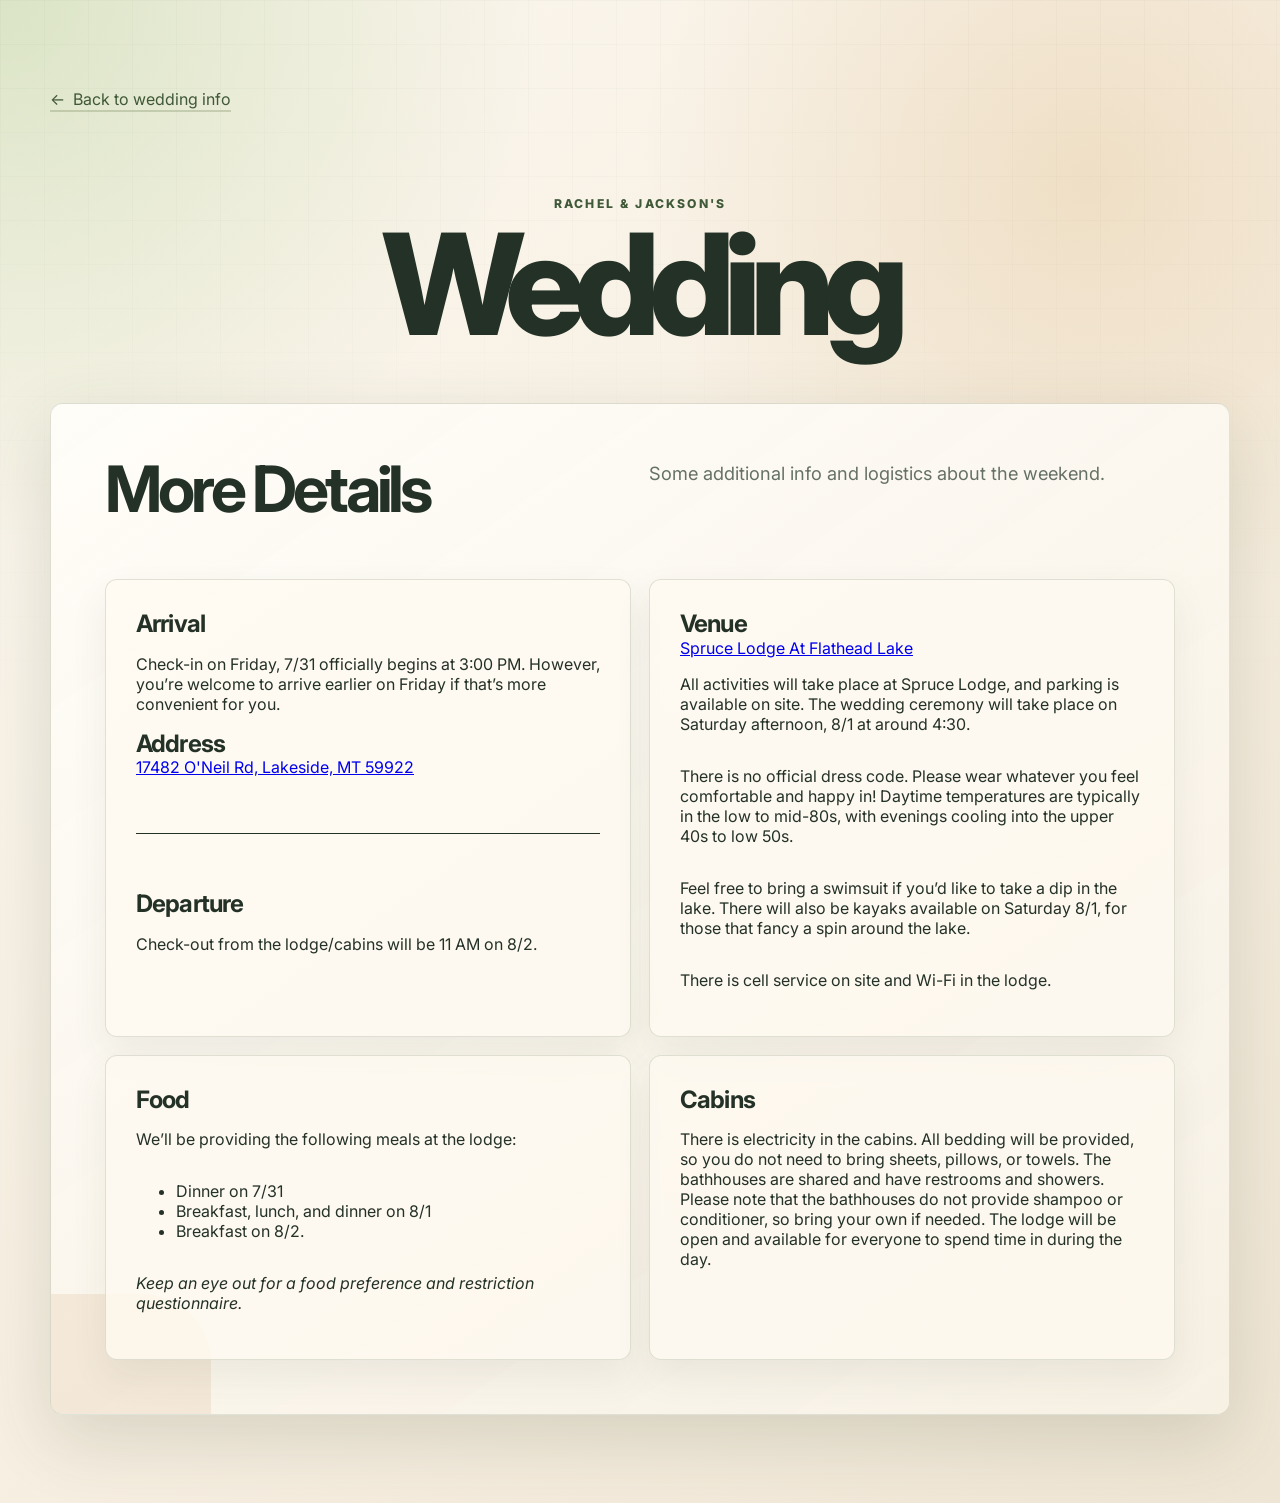
==== details.html @ ded6205f "Add line breaks and departure information to details.html" ====
<!DOCTYPE html>
<html lang="en">
  <head>
    <meta charset="UTF-8" />
    <meta name="viewport" content="width=device-width, initial-scale=1.0" />
    <title>Jackson & Rachel</title>
    <link rel="preconnect" href="https://fonts.googleapis.com" />
    <link rel="preconnect" href="https://fonts.gstatic.com" crossorigin />
    <link
      href="https://fonts.googleapis.com/css2?family=Inter:wght@400;500;600;700;800&display=swap"
      rel="stylesheet"
    />
    <link rel="stylesheet" href="styles.css" />
    <style>
      .details-divider {
        border: 0;
        border-top: 1px solid currentColor;
        margin: 1rem 0;
      }
    </style>
  </head>
  <body>
    <main class="page">
      <nav class="top-nav" aria-label="Site navigation">
        <a class="text-link-back" href="index.html">Back to wedding info</a>
      </nav>
      <section class="hero" aria-labelledby="page-title">
        <p class="eyebrow">Rachel & Jackson's</p>
        <h1 id="page-title">Wedding</h1>
      </section>

      <section class="feature-panel gifts-panel organization-grid" aria-labelledby="gifts-title">
        <div class="section-heading">
          <h2 id="gifts-title">More Details</h2>
        </div>

        <p class="section-note">
          Some additional info and logistics about the weekend.
        </p>

        <article class="details-card">
          <h3>Arrival</h3>
          <p>
            Check-in on Friday, 7/31 officially begins at 3:00 PM.
            However, you’re welcome to arrive earlier on Friday if that’s more convenient for you.
          </p>
          <h3>Address</h3>
          <a href="https://www.google.com/maps/place/Spruce+Lodge+At+Flathead+Lake/@47.9570342,-114.1974062,15z/data=!3m1!4b1!4m6!3m5!1s0x5367a90150eb724d:0xe0d53a50f561aea2!8m2!3d47.9570203!4d-114.1871279">
            17482 O'Neil Rd, Lakeside, MT 59922
          </a>

        <br>
        <br>
        <hr class="details-divider" />
        <br>
        <br>
          <h3>Departure</h3>
          <p>
            Check-out from the lodge/cabins will be 11 AM on 8/2.
          </p>
          
        </article>


        <article class="details-card">
          <h3>Venue</h3>
          <a href="https://www.glaciercamp.org/facilities-lodging">
            Spruce Lodge At Flathead Lake
          </a>
          <p>
            All activities will take place at Spruce Lodge, and parking is available on site.
            The wedding ceremony will take place on Saturday afternoon, 8/1 at around 4:30.
          </p>

          <p>
            There is no official dress code. Please wear whatever you feel comfortable and happy in!
            Daytime temperatures are typically in the low to mid-80s, with evenings cooling into the upper 40s to low 50s.
          </p>
          <p>
            Feel free to bring a swimsuit if you’d like to take a dip in the lake.
            There will also be kayaks available on Saturday 8/1, for those that fancy a spin around the lake.
          </p>

          <p>
            There is cell service on site and Wi-Fi in the lodge.
          </p>
        </article>

        <article class="details-card">
          <h3>Food</h3>
          <p>
            We’ll be providing the following meals at the lodge:
          </p>
          <ul>
            <li>Dinner on 7/31</li>
            <li>Breakfast, lunch, and dinner on 8/1</li>
            <li>Breakfast on 8/2.</li>
          </ul>
          <p>
            <i>Keep an eye out for a food preference and restriction questionnaire.</i>
          </p>
        </article>

        <article class="details-card">
          <h3>Cabins</h3>
          <p>
            There is electricity in the cabins. All bedding will be provided, so you do not need to bring sheets, pillows, or towels. The bathhouses are shared and have restrooms and showers.
            Please note that the bathhouses do not provide shampoo or conditioner, so bring your own if needed.
            The lodge will be open and available for everyone to spend time in during the day.
          </p>
        </article>
      </section>
    </main>
  </body>
</html>
---- styles.css ----
:root {
  color-scheme: light;
  --bg: #fbf7ef;
  --bg-deep: #efe5d4;
  --surface: rgba(255, 253, 248, 0.88);
  --surface-strong: #fffaf1;
  --surface-hover: #fff6e7;
  --text: #233127;
  --muted: #667165;
  --accent: #6d7f4f;
  --accent-dark: #3f5837;
  --accent-soft: #dfe8d2;
  --gold: #b98143;
  --border: rgba(63, 88, 55, 0.16);
  --shadow: 0 24px 70px rgba(59, 75, 46, 0.16);
  --shadow-soft: 0 14px 36px rgba(59, 75, 46, 0.1);
  --radius: 12px;
}

* {
  box-sizing: border-box;
}

html {
  scroll-behavior: smooth;
}

html,
body {
  margin: 0;
  min-height: 100%;
}

body {
  font-family: "Inter", system-ui, -apple-system, BlinkMacSystemFont, "Segoe UI", sans-serif;
  background:
    radial-gradient(circle at top left, rgba(205, 220, 180, 0.7), transparent 34rem),
    radial-gradient(circle at 85% 12%, rgba(222, 189, 139, 0.34), transparent 28rem),
    linear-gradient(135deg, var(--bg) 0%, #f7efe2 52%, var(--bg-deep) 100%);
  color: var(--text);
}

body::before {
  content: "";
  position: fixed;
  inset: 0;
  z-index: -1;
  pointer-events: none;
  background-image:
    linear-gradient(rgba(63, 88, 55, 0.04) 1px, transparent 1px),
    linear-gradient(90deg, rgba(63, 88, 55, 0.04) 1px, transparent 1px);
  background-size: 44px 44px;
  mask-image: linear-gradient(to bottom, rgba(0, 0, 0, 0.65), transparent 84%);
}

.page {
  width: min(1180px, calc(100% - 32px));
  min-height: 100vh;
  min-height: 100svh;
  margin: 0 auto;
  display: flex;
  flex-direction: column;
  align-items: center;
  gap: clamp(28px, 5vw, 56px);
  padding: clamp(44px, 7vw, 88px) 0;
}

.hero,
.feature-panel,
.quick-links,
.top-nav {
  width: 100%;
}

.hero {
  max-width: 840px;
  text-align: center;
  padding: clamp(18px, 3vw, 28px) 0 0;
}

.eyebrow {
  margin: 0 0 12px;
  font-size: 0.76rem;
  font-weight: 800;
  letter-spacing: 0.18em;
  text-transform: uppercase;
  color: var(--accent-dark);
}

h1,
h2,
h3,
p {
  overflow-wrap: break-word;
}

h1 {
  margin: 0;
  font-size: clamp(3.6rem, 12vw, 8.8rem);
  font-weight: 800;
  line-height: 0.88;
  letter-spacing: -0.08em;
}

h2 {
  margin: 0;
  font-size: clamp(2rem, 5vw, 4.4rem);
  line-height: 0.98;
  letter-spacing: -0.065em;
}

h3 {
  margin: 0;
  font-size: clamp(1.18rem, 2vw, 1.5rem);
  line-height: 1.15;
  letter-spacing: -0.035em;
}

.intro {
  max-width: 720px;
  margin: 24px auto 0;
  font-size: clamp(1.04rem, 2vw, 1.28rem);
  line-height: 1.7;
  color: var(--muted);
}

.section-note {
  margin: 0 0 18px;
  color: var(--muted);
  font-size: clamp(1rem, 1.6vw, 1.14rem);
  line-height: 1.75;
}

.feature-panel {
  position: relative;
  overflow: hidden;
  padding: clamp(26px, 5vw, 54px);
  border: 1px solid var(--border);
  border-radius: clamp(12px, 1vw, 18px);
  background:
    linear-gradient(145deg, rgba(255, 253, 248, 0.96), rgba(246, 239, 226, 0.9)),
    var(--surface);
  box-shadow: var(--shadow);
}



.feature-panel::after {
  content: "";
  position: absolute;
  width: 280px;
  height: 280px;
  bottom: -160px;
  left: -120px;
  border-radius: 25%;
  background: rgba(185, 129, 67, 0.12);
}

.gifts-panel > *,
.gallery-panel > *,
.local-gallery-panel > * {
  position: relative;
  z-index: 1;
}

.section-heading {
  max-width: 760px;
  margin-bottom: clamp(24px, 4vw, 40px);
}

.section-heading.compact {
  margin-bottom: 18px;
  text-align: center;
  max-width: none;
}

.section-heading p:not(.eyebrow) {
  margin: 18px 0 0;
  color: var(--muted);
  font-size: clamp(1rem, 1.6vw, 1.14rem);
  line-height: 1.75;
}

.highlight-card {
  display: grid;
  grid-template-columns: minmax(0, 1fr) auto;
  gap: 24px;
  align-items: center;
  margin-bottom: 18px;
  padding: clamp(22px, 4vw, 34px);
  border-radius: var(--radius);
  border: 1px solid rgba(109, 127, 79, 0.2);
  background:
    linear-gradient(135deg, rgba(63, 88, 55, 0.93), rgba(109, 127, 79, 0.88)),
    var(--accent-dark);
  color: #fffaf1;
  box-shadow: var(--shadow-soft);
}

.highlight-card p {
  max-width: 680px;
  margin: 12px 0 0;
  color: rgba(255, 250, 241, 0.82);
  line-height: 1.7;
}

.pill,
.card-topline {
  display: inline-flex;
  width: fit-content;
  align-items: center;
  gap: 8px;
  margin-bottom: 14px;
  font-size: 0.72rem;
  font-weight: 800;
  letter-spacing: 0.14em;
  text-transform: uppercase;
}

.pill {
  padding: 8px 12px;
  border-radius: 999px;
  background: rgba(255, 250, 241, 0.16);
  color: #fffaf1;
}

.button,
.text-link
.text-link-back{
  display: inline-flex;
  align-items: center;
  justify-content: center;
  text-decoration: none;
  font-weight: 800;
  transition: transform 180ms ease, background-color 180ms ease, border-color 180ms ease, color 180ms ease;
}

.button {
  white-space: nowrap;
  padding: 14px 18px;
  border-radius: 999px;
  background: #fffaf1;
  color: var(--accent-dark);
  box-shadow: 0 10px 22px rgba(0, 0, 0, 0.12);
}

.button:hover,
.text-link:hover {
  transform: translateY(-2px);
}

.text-link:hover, .text-link-back:hover {
  transform: translateY(-2px);
}

.organization-grid {
  display: grid;
  grid-template-columns: repeat(2, minmax(0, 1fr));
  gap: 18px;
}

.organization-card, .details-card {
  min-height: 100%;
  display: flex;
  flex-direction: column;
  padding: clamp(22px, 3vw, 30px);
  border: 1px solid var(--border);
  border-radius: var(--radius);
  background: rgba(255, 250, 241, 0.78);
  box-shadow: 0 16px 36px rgba(59, 75, 46, 0.08);
}


.card-topline {
  color: var(--gold);
}

.organization-card p,
.organization-card ul,
.organization-card li {
  color: var(--muted);
}

.organization-card p {
  flex: 1;
  margin: 14px 0 24px;
  line-height: 1.72;
}

.text-link, .text-link-back {
  text-decoration:none;
  width: fit-content;
  border-bottom: 2px solid rgba(109, 127, 79, 0.28);
  color: var(--accent-dark);
  line-height: 1.4;
}

.text-link::after {
  content: "→";
  margin-left: 8px;
}

.text-link-back::before {
  content: "←";
  margin-right: 8px;
}

.cards,
.content-grid {
  width: 100%;
  display: grid;
  grid-template-columns: repeat(auto-fit, minmax(min(280px, 100%), 1fr));
  grid-auto-rows: 1fr;
  gap: 18px;
  align-items: stretch;
}

.card {
  width: 100%;
  min-width: 0;
  min-height: 180px;
  display: flex;
  text-decoration: none;
  color: inherit;
  background: var(--surface);
  border: 1px solid var(--border);
  border-radius: var(--radius);
  box-shadow: var(--shadow-soft);
  transition: transform 180ms ease, background-color 180ms ease, border-color 180ms ease, box-shadow 180ms ease;
}

.card:hover {
  transform: translateY(-4px);
  background: var(--surface-hover);
  border-color: rgba(63, 88, 55, 0.28);
  box-shadow: 0 20px 42px rgba(59, 75, 46, 0.14);
}

.card-content {
  width: 100%;
  display: flex;
  flex-direction: column;
  justify-content: center;
  padding: clamp(22px, 4vw, 32px);
}

.card h3 {
  margin-bottom: 10px;
}

.card p {
  margin: 0;
  color: var(--muted);
  line-height: 1.6;
}

.gallery-page {
  align-items: stretch;
}

.top-nav {
  display: flex;
  justify-content: flex-start;
}

.gallery-hero {
  align-self: center;
}

.drive-gallery-frame {
  overflow: hidden;
  width: 100%;
  height: min(72vh, 720px);
  min-height: 420px;
  border: 1px solid var(--border);
  border-radius: var(--radius);
  background: var(--surface-strong);
  box-shadow: var(--shadow-soft);
}

.drive-gallery-frame iframe {
  width: 100%;
  height: 100%;
  border: 0;
}

.gallery-actions {
  display: flex;
  justify-content: center;
  margin-top: 22px;
}

.photo-grid {
  display: grid;
  grid-template-columns: repeat(auto-fit, minmax(min(240px, 100%), 1fr));
  gap: 16px;
}

.photo-card {
  overflow: hidden;
  min-height: 260px;
  margin: 0;
  display: flex;
  flex-direction: column;
  border: 1px solid var(--border);
  border-radius: var(--radius);
  background: rgba(255, 250, 241, 0.8);
  box-shadow: var(--shadow-soft);
}

.photo-card img {
  width: 100%;
  aspect-ratio: 4 / 3;
  object-fit: cover;
  display: block;
  background:
    linear-gradient(135deg, rgba(109, 127, 79, 0.22), rgba(185, 129, 67, 0.18)),
    var(--surface-strong);
}

.photo-card figcaption {
  padding: 14px 16px;
  color: var(--muted);
  font-size: 0.92rem;
  font-weight: 700;
}

@media (max-width: 820px) {
  .highlight-card,
  .organization-grid {
    grid-template-columns: 1fr;
  }

  .button {
    width: 100%;
  }
}

@media (max-width: 640px) {
  .page {
    width: min(100% - 24px, 1180px);
    padding: 34px 0;
  }

  .feature-panel {
    padding: 22px;
  }

  .organization-card,
  .highlight-card,
  .photo-card,
  .drive-gallery-frame {
    border-radius: 12px;
  }

  .drive-gallery-frame {
    min-height: 360px;
  }
}
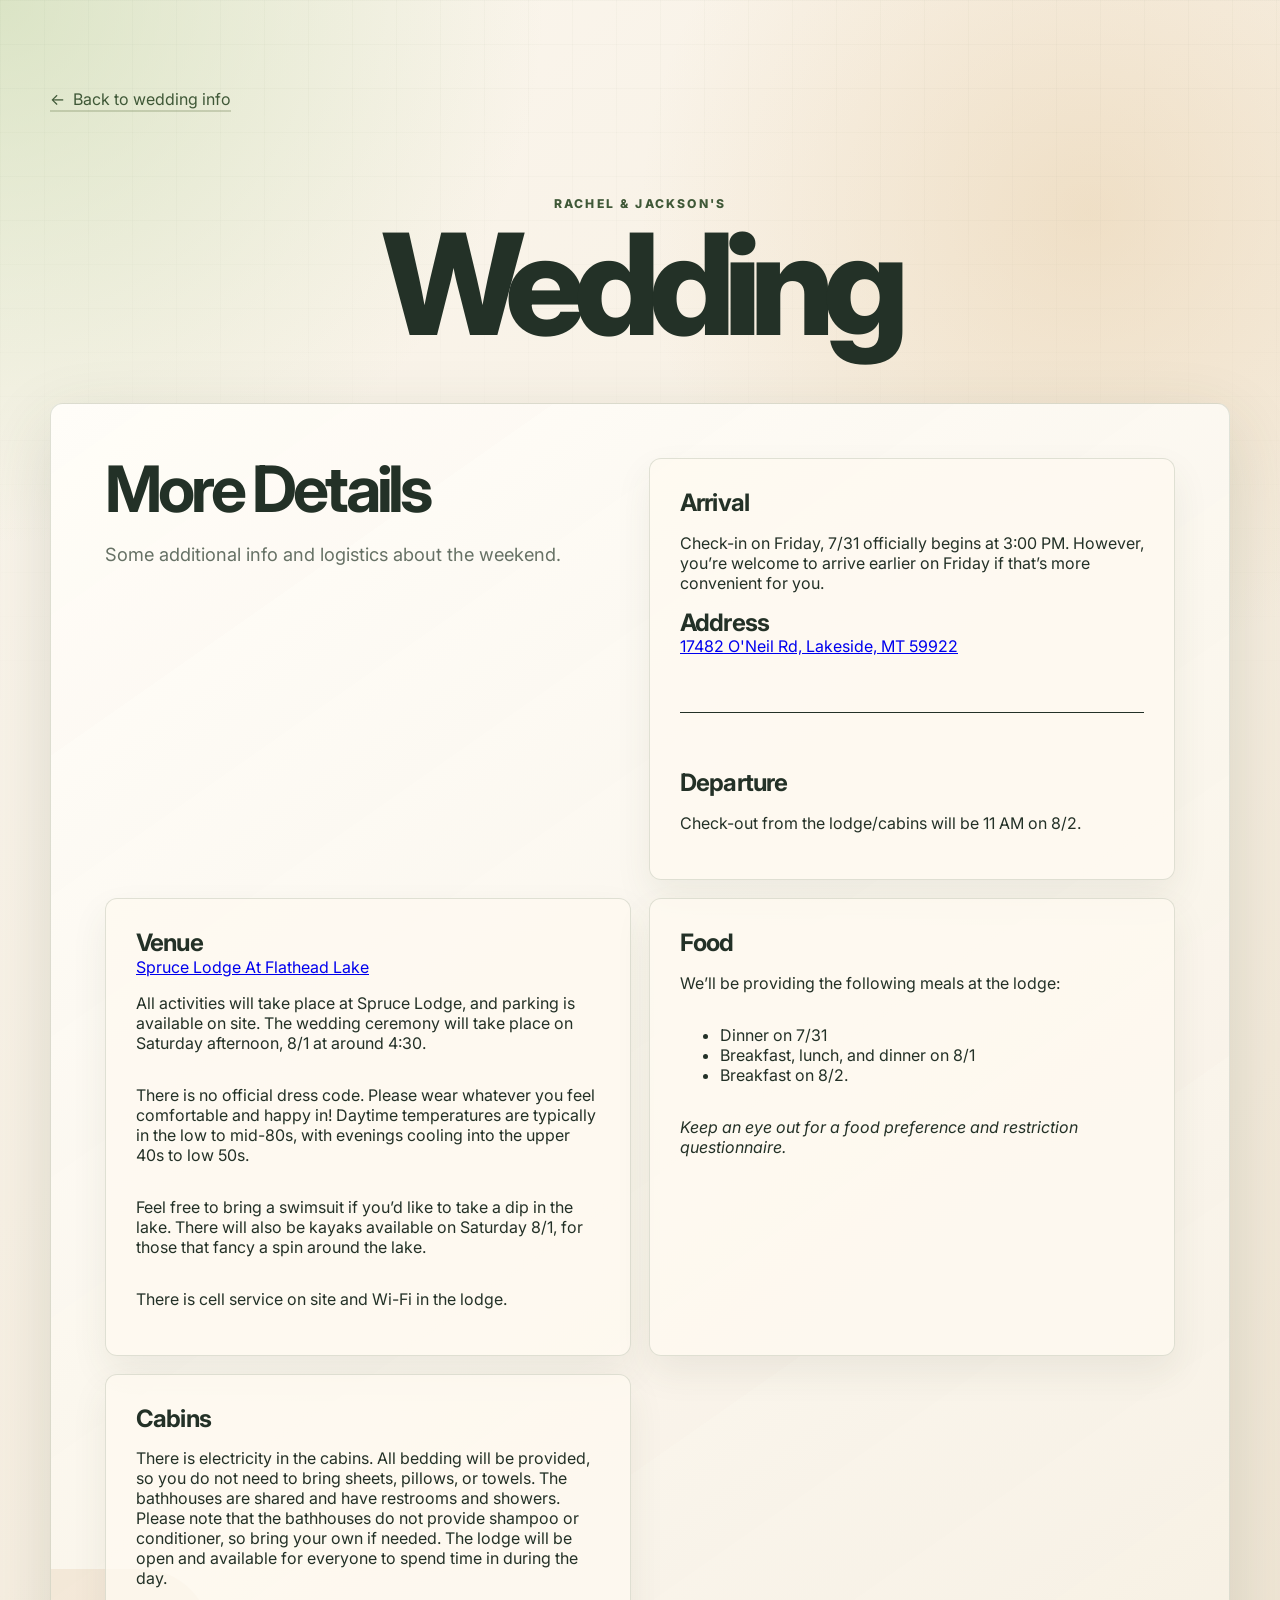
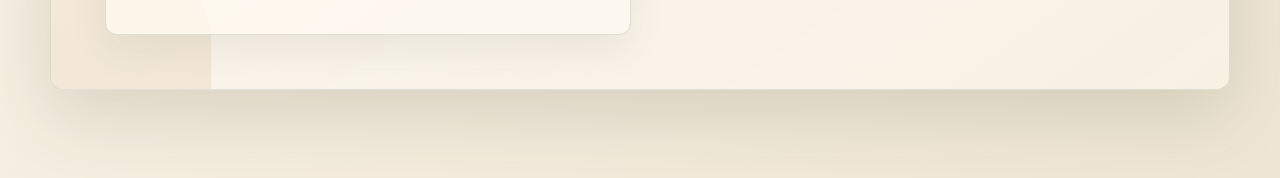
==== commit cc9599b9: "Remove duplicate section note in details.html" ====
--- a/details.html
+++ b/details.html
@@ -32,11 +32,11 @@
       <section class="feature-panel gifts-panel organization-grid" aria-labelledby="gifts-title">
         <div class="section-heading">
           <h2 id="gifts-title">More Details</h2>
+          <p class="section-note">
+            Some additional info and logistics about the weekend.
+          </p>
         </div>
 
-        <p class="section-note">
-          Some additional info and logistics about the weekend.
-        </p>
 
         <article class="details-card">
           <h3>Arrival</h3>
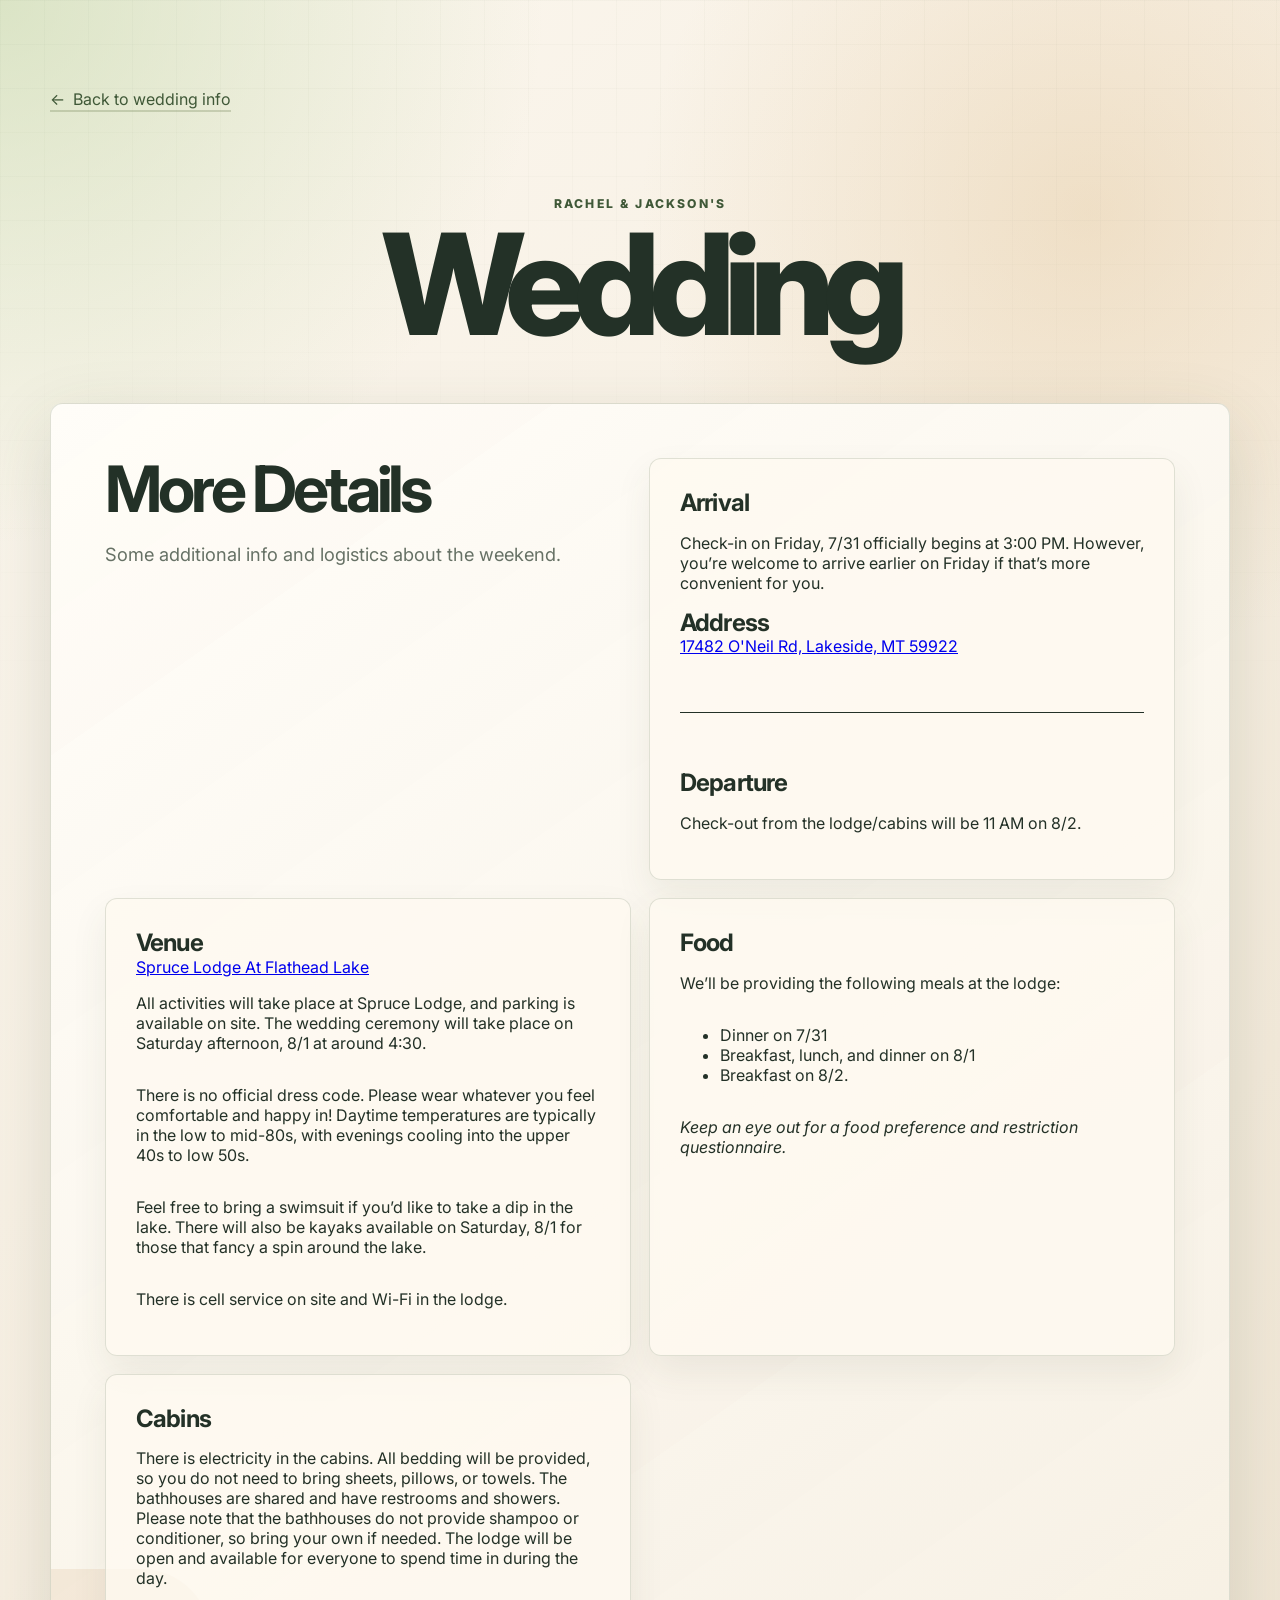
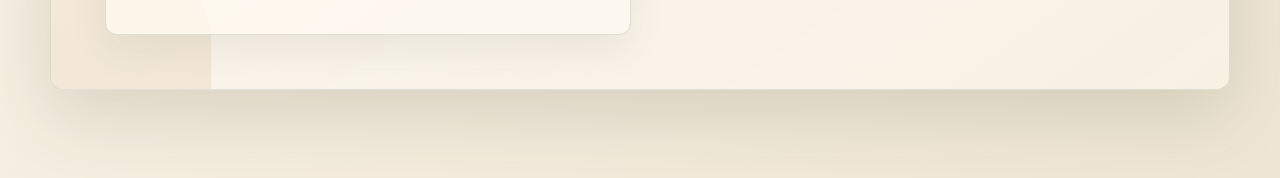
==== commit 43d50e6c: "Update details.html" ====
--- a/details.html
+++ b/details.html
@@ -78,7 +78,7 @@
           </p>
           <p>
             Feel free to bring a swimsuit if you’d like to take a dip in the lake.
-            There will also be kayaks available on Saturday 8/1, for those that fancy a spin around the lake.
+            There will also be kayaks available on Saturday, 8/1 for those that fancy a spin around the lake.
           </p>
 
           <p>
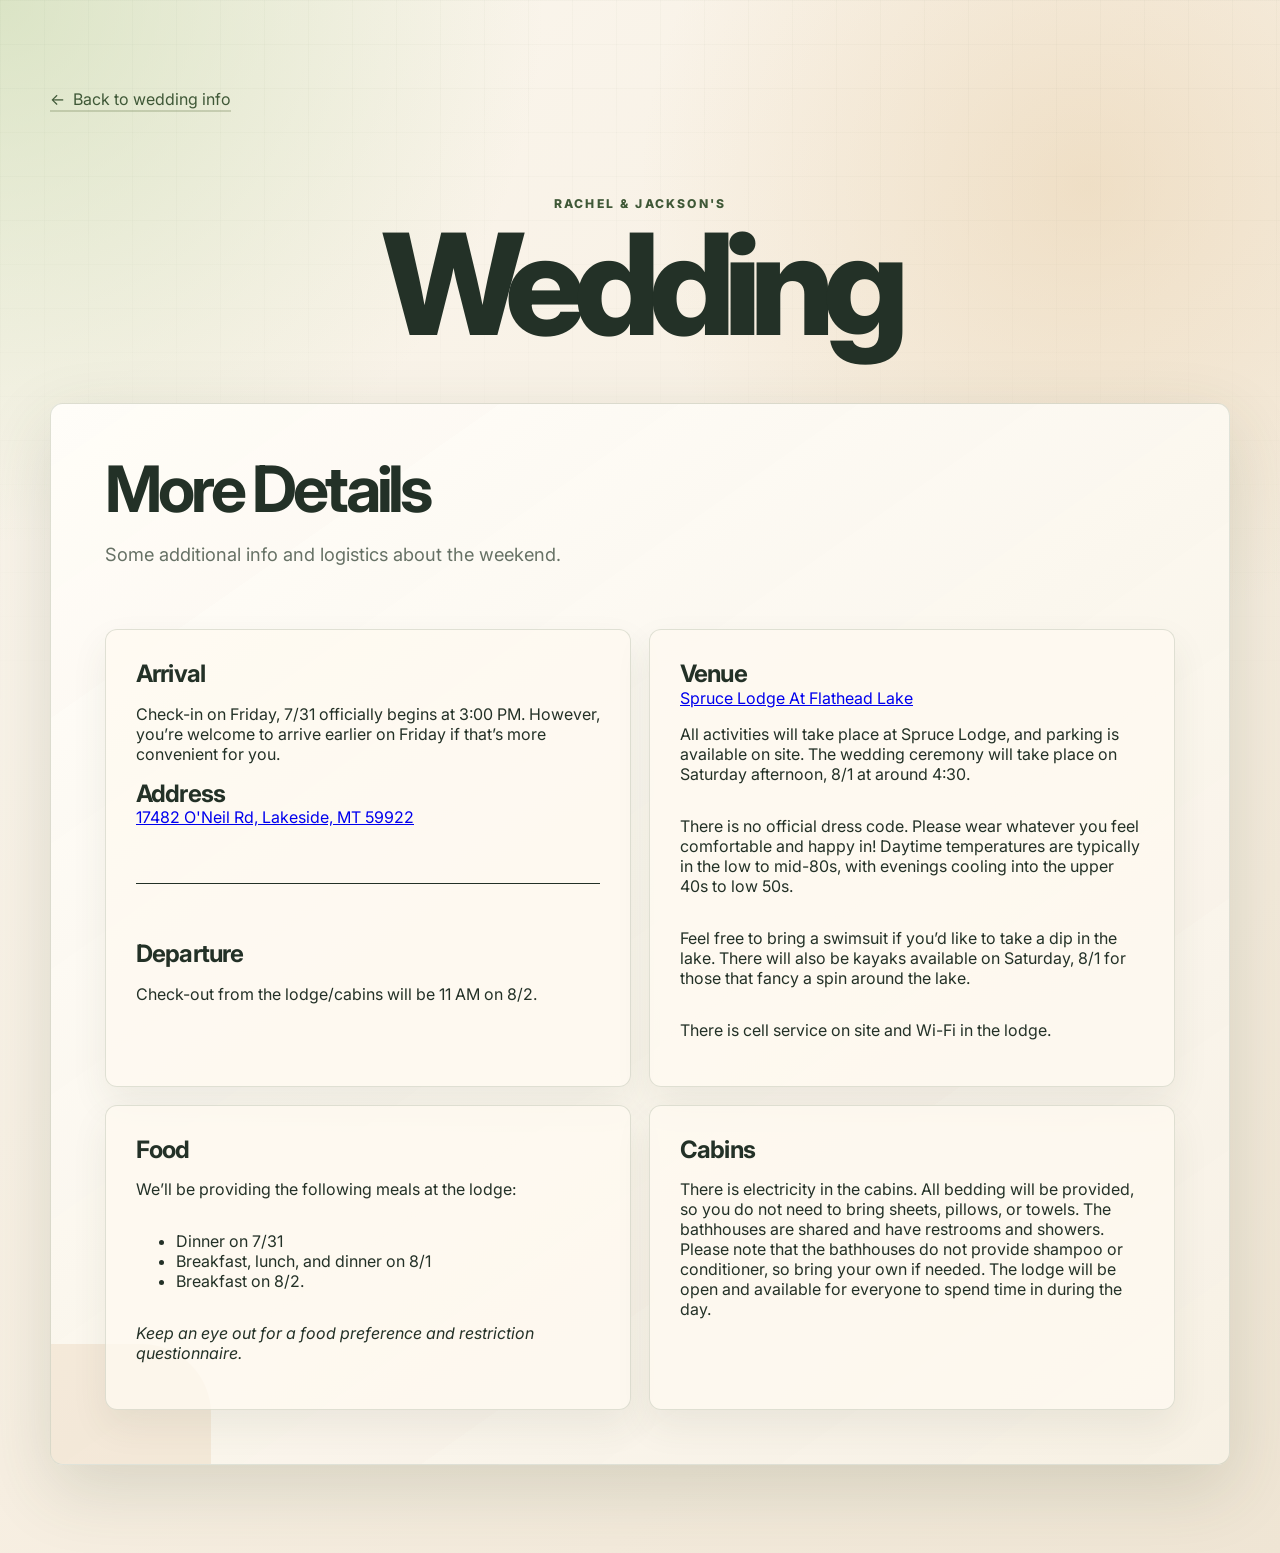
==== commit 19e0ea57: "Remove empty div from details.html" ====
--- a/details.html
+++ b/details.html
@@ -36,7 +36,7 @@
             Some additional info and logistics about the weekend.
           </p>
         </div>
-
+        <div></div>
 
         <article class="details-card">
           <h3>Arrival</h3>
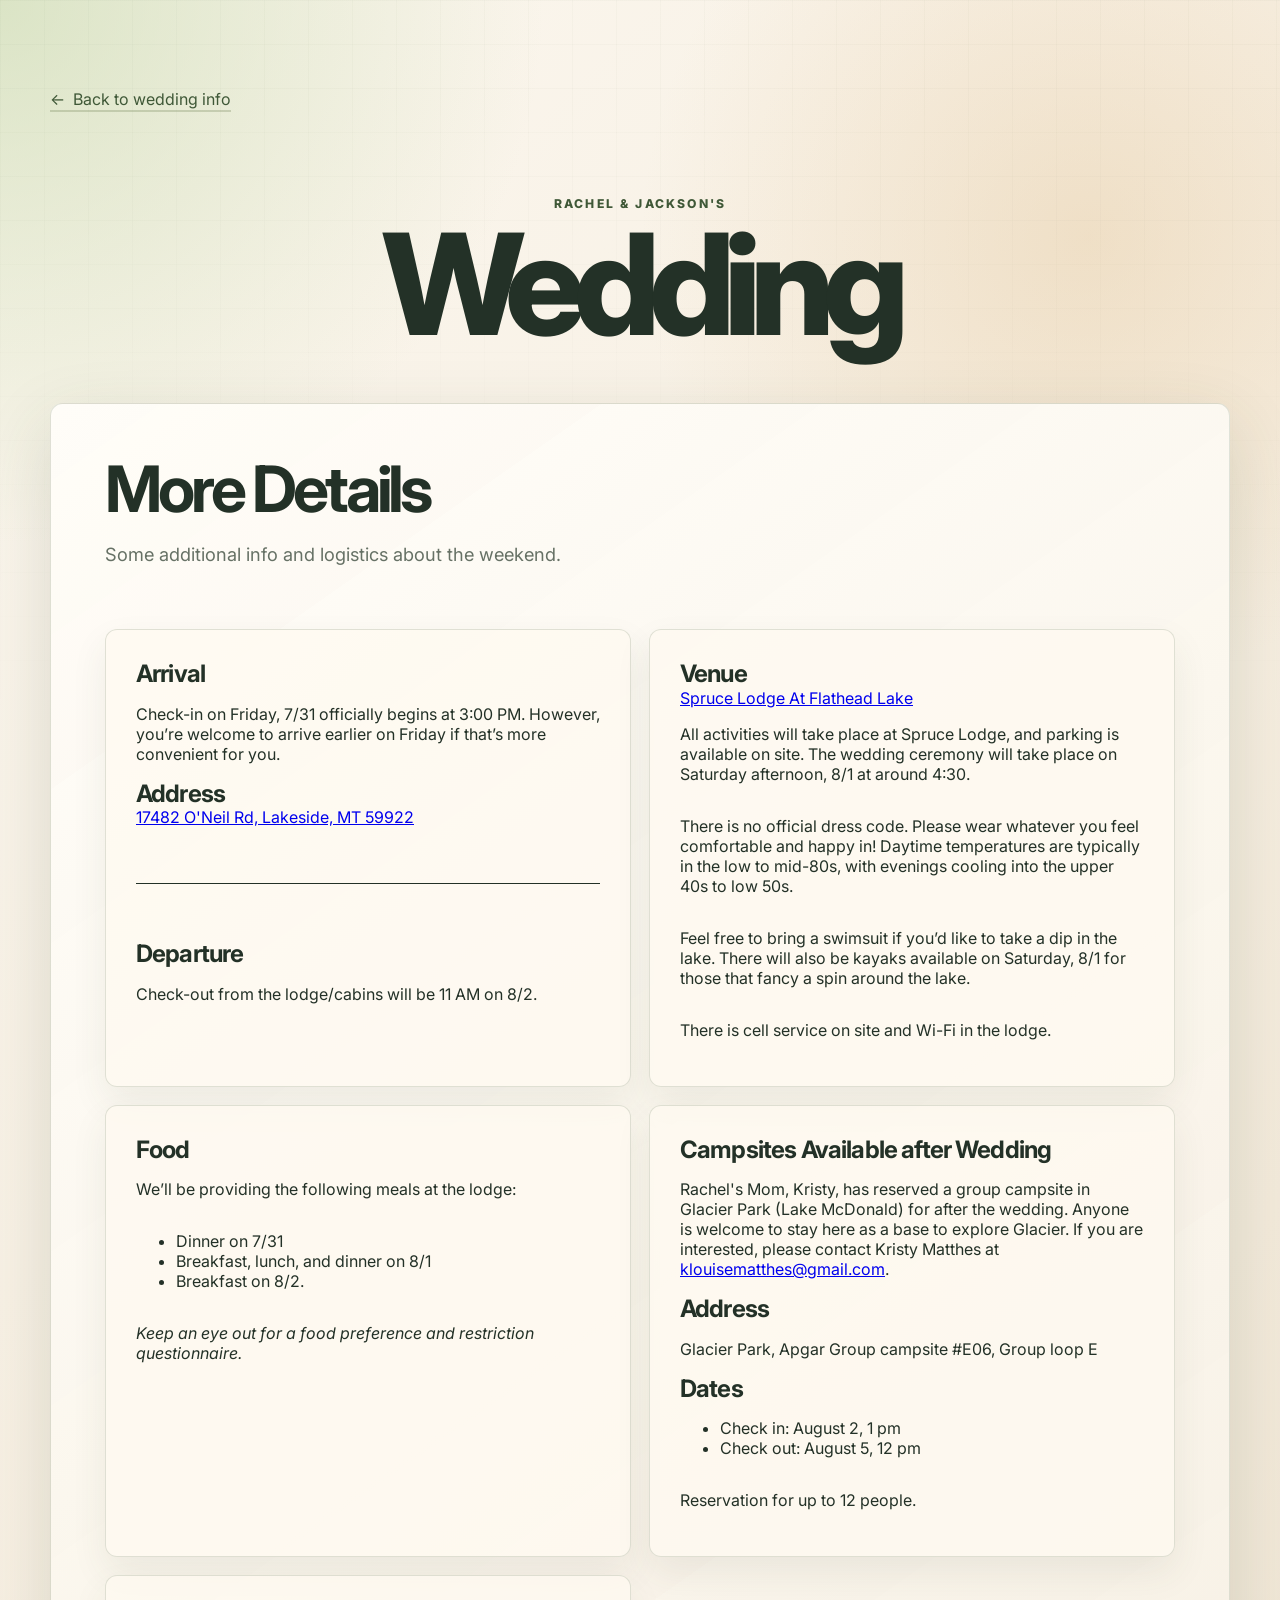
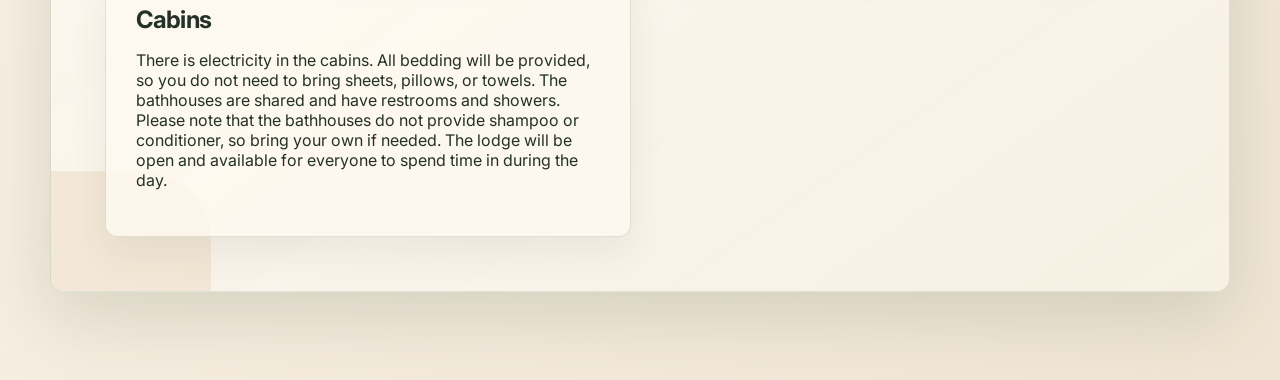
==== commit cd0e2161: "Add campsite card to details page" ====
--- a/details.html
+++ b/details.html
@@ -45,7 +45,7 @@
             However, you’re welcome to arrive earlier on Friday if that’s more convenient for you.
           </p>
           <h3>Address</h3>
-          <a href="https://www.google.com/maps/place/Spruce+Lodge+At+Flathead+Lake/@47.9570342,-114.1974062,15z/data=!3m1!4b1!4m6!3m5!1s0x5367a90150eb724d:0xe0d53a50f561aea2!8m2!3d47.9570203!4d-114.1871279">
+          <a href="https://maps.app.goo.gl/WLwgx3e68pj5MGtB8">
             17482 O'Neil Rd, Lakeside, MT 59922
           </a>
 
@@ -102,6 +102,23 @@
         </article>
 
         <article class="details-card">
+          <h3>Campsites Available after Wedding</h3>
+          <p>
+            Rachel's Mom, Kristy, has reserved a group campsite in Glacier Park (Lake McDonald) for after the wedding.
+            Anyone is welcome to stay here as a base to explore Glacier.
+            If you are interested, please contact Kristy Matthes at <a href="mailto:klouisematthes@gmail.com">klouisematthes@gmail.com</a>.
+          </p>
+          <h3>Address</h3>
+          <p>Glacier Park, Apgar Group campsite #E06, Group loop E</p>
+          <h3>Dates</h3>
+          <ul>
+            <li>Check in: August 2, 1 pm</li>
+            <li>Check out: August 5, 12 pm</li>
+          </ul>
+          <p>Reservation for up to 12 people.</p>
+        </article>
+
+        <article class="details-card">
           <h3>Cabins</h3>
           <p>
             There is electricity in the cabins. All bedding will be provided, so you do not need to bring sheets, pillows, or towels. The bathhouses are shared and have restrooms and showers.
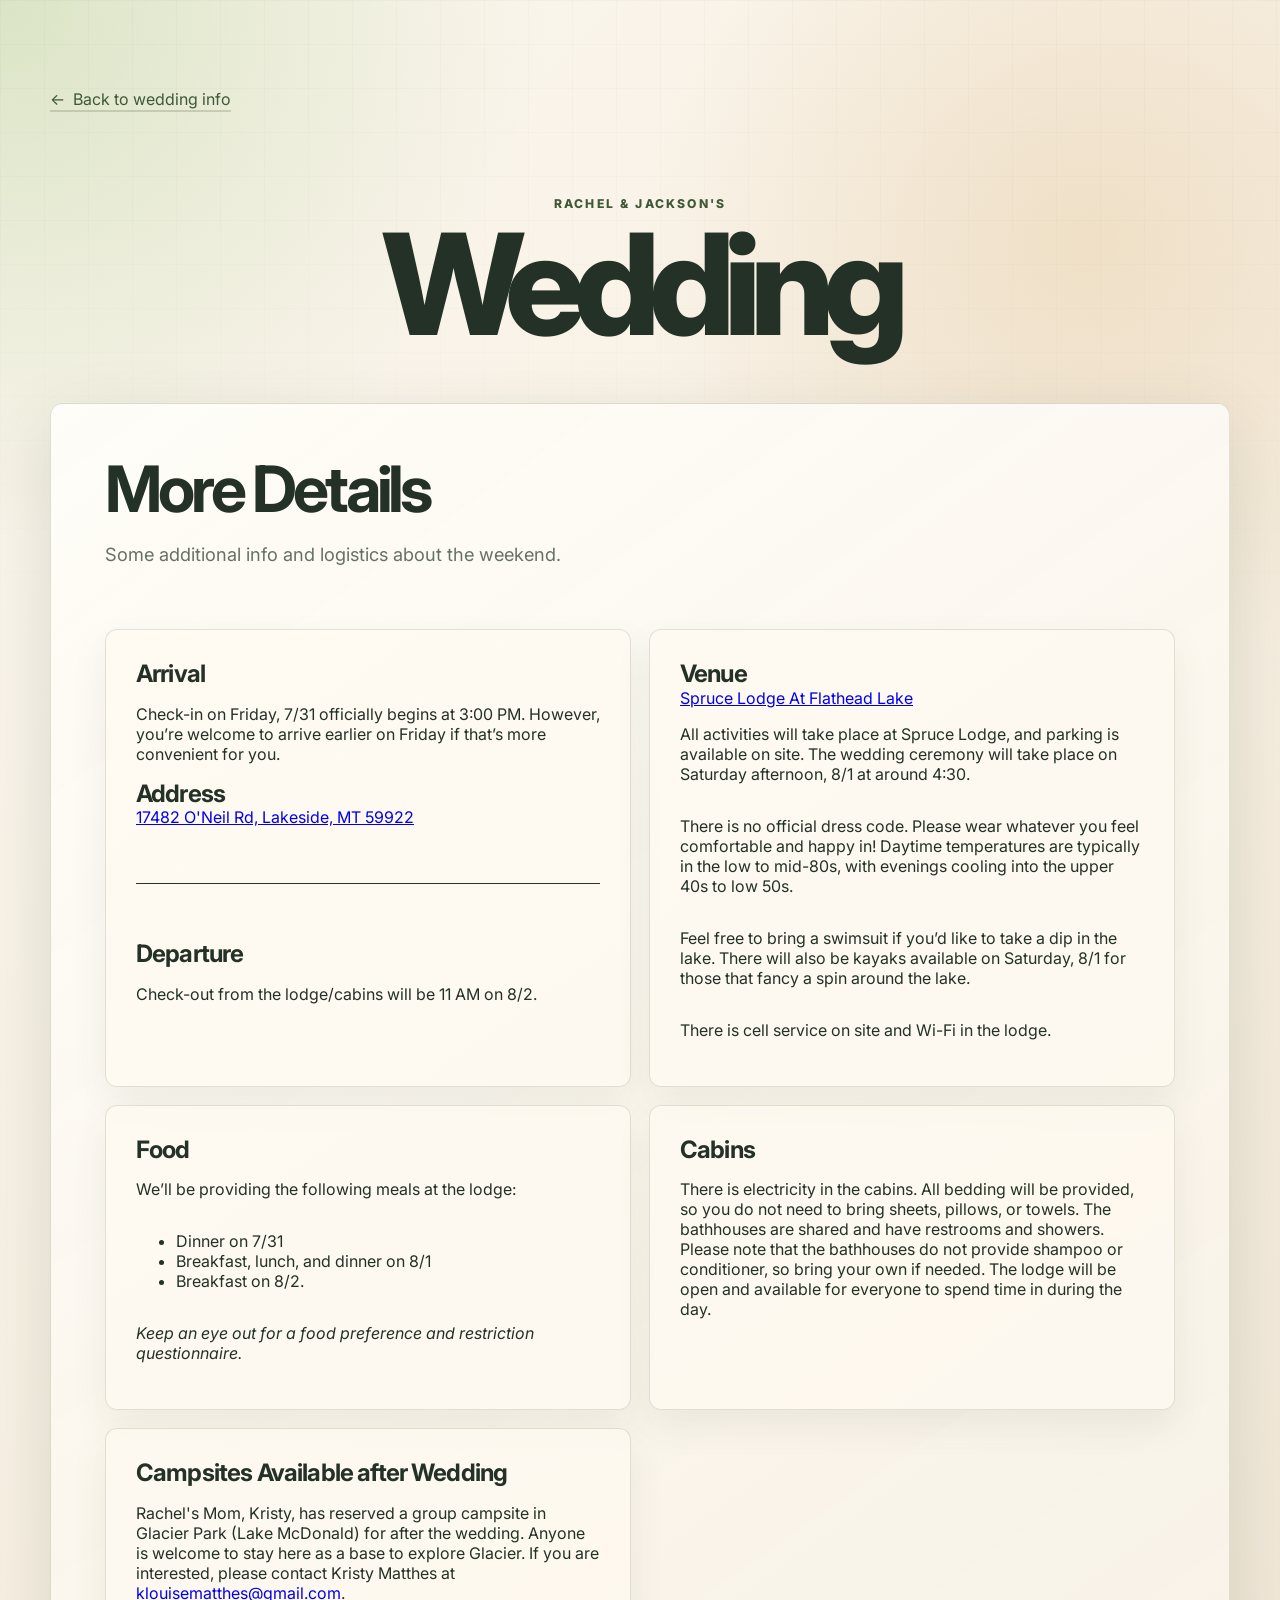
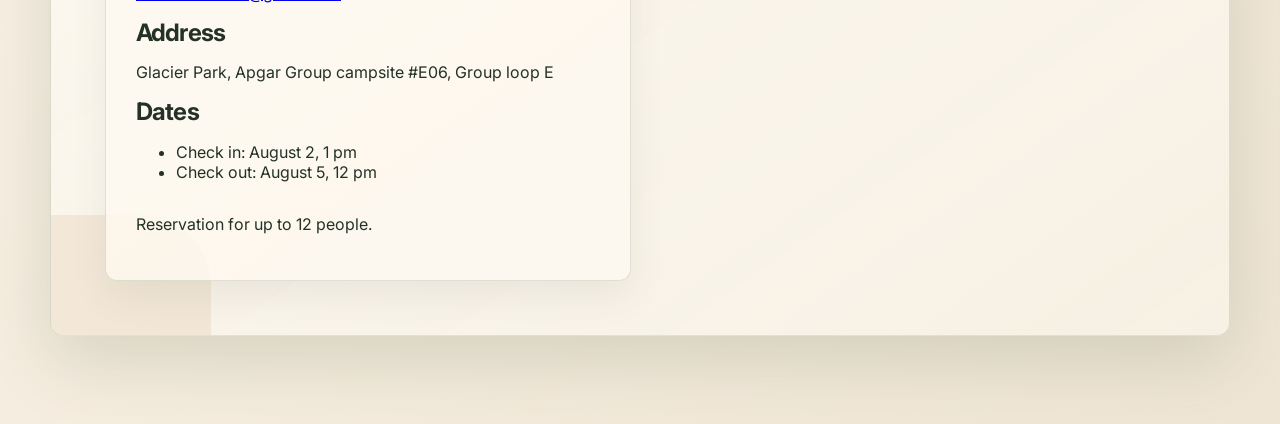
==== commit 18a59a18: "Update details.html" ====
--- a/details.html
+++ b/details.html
@@ -102,6 +102,16 @@
         </article>
 
         <article class="details-card">
+          <h3>Cabins</h3>
+          <p>
+            There is electricity in the cabins. All bedding will be provided, so you do not need to bring sheets, pillows, or towels. The bathhouses are shared and have restrooms and showers.
+            Please note that the bathhouses do not provide shampoo or conditioner, so bring your own if needed.
+            The lodge will be open and available for everyone to spend time in during the day.
+          </p>
+        </article>
+
+
+        <article class="details-card">
           <h3>Campsites Available after Wedding</h3>
           <p>
             Rachel's Mom, Kristy, has reserved a group campsite in Glacier Park (Lake McDonald) for after the wedding.
@@ -118,14 +128,6 @@
           <p>Reservation for up to 12 people.</p>
         </article>
 
-        <article class="details-card">
-          <h3>Cabins</h3>
-          <p>
-            There is electricity in the cabins. All bedding will be provided, so you do not need to bring sheets, pillows, or towels. The bathhouses are shared and have restrooms and showers.
-            Please note that the bathhouses do not provide shampoo or conditioner, so bring your own if needed.
-            The lodge will be open and available for everyone to spend time in during the day.
-          </p>
-        </article>
       </section>
     </main>
   </body>
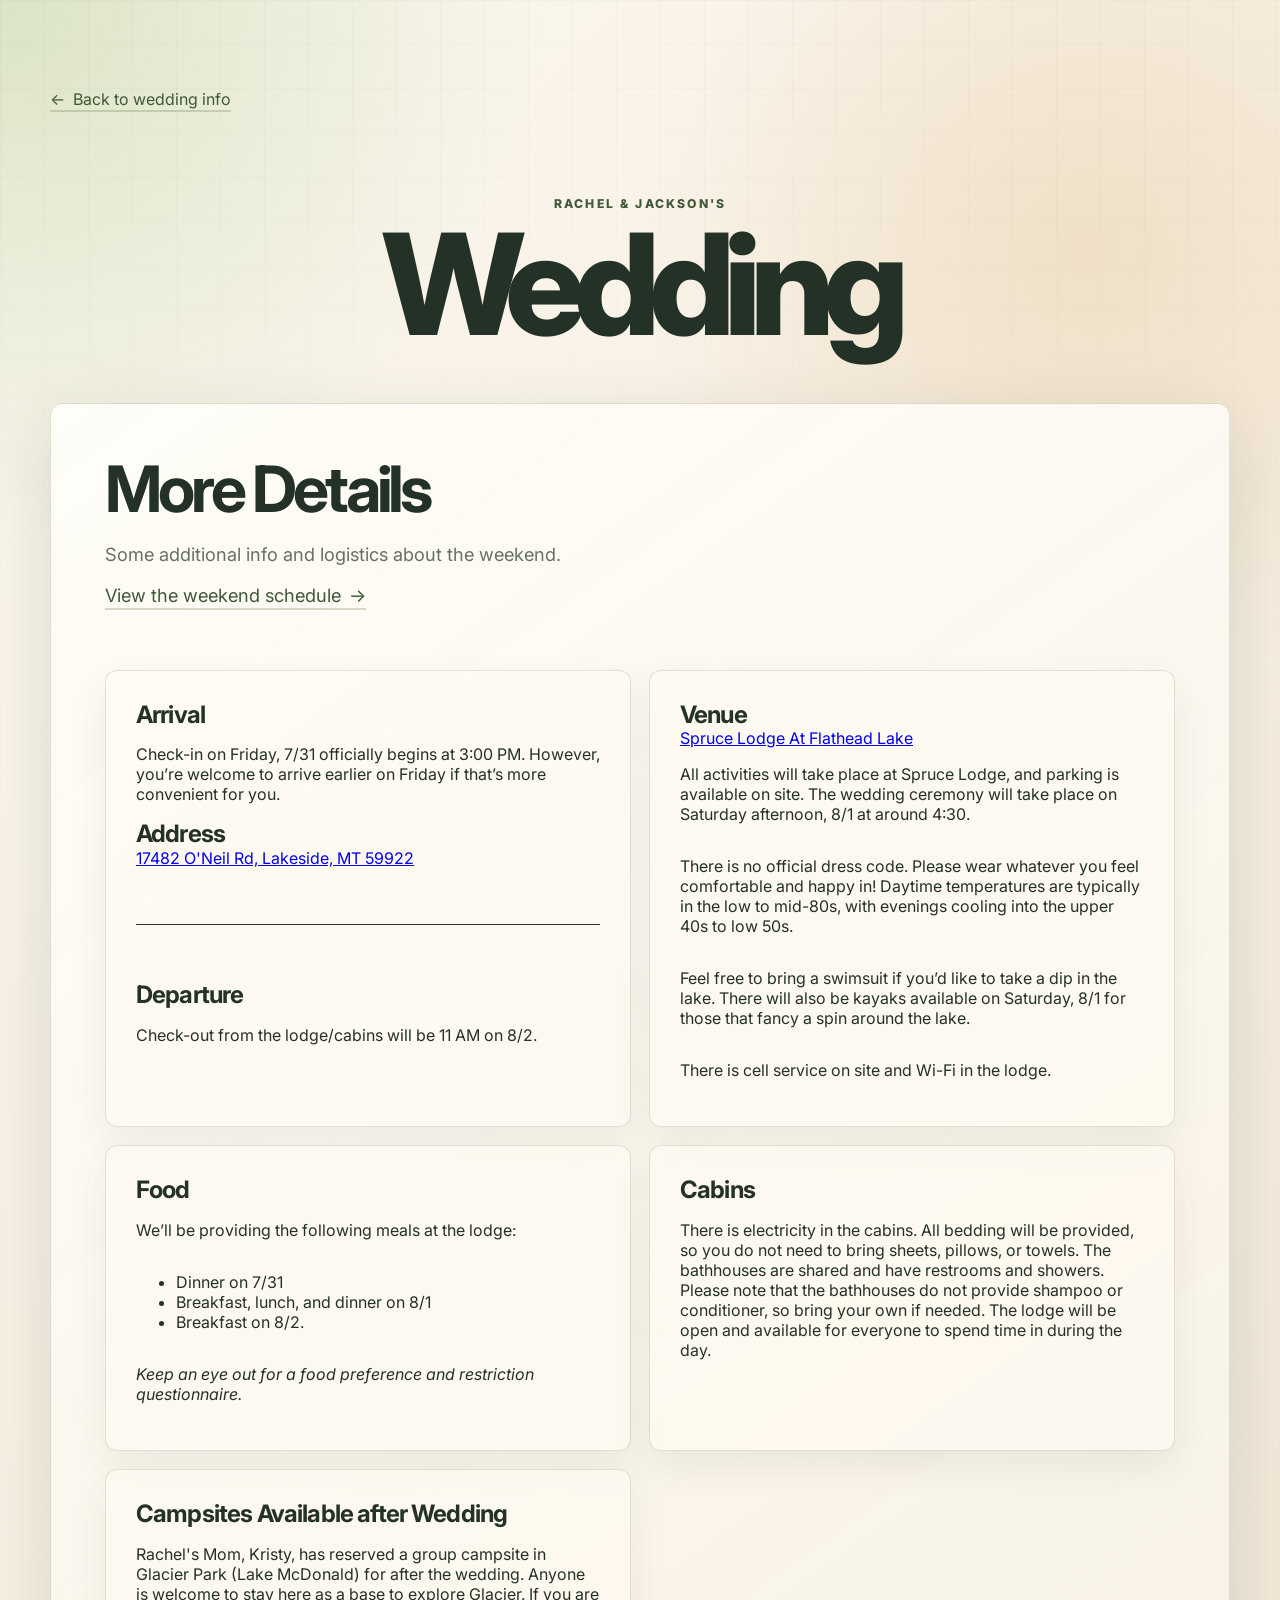
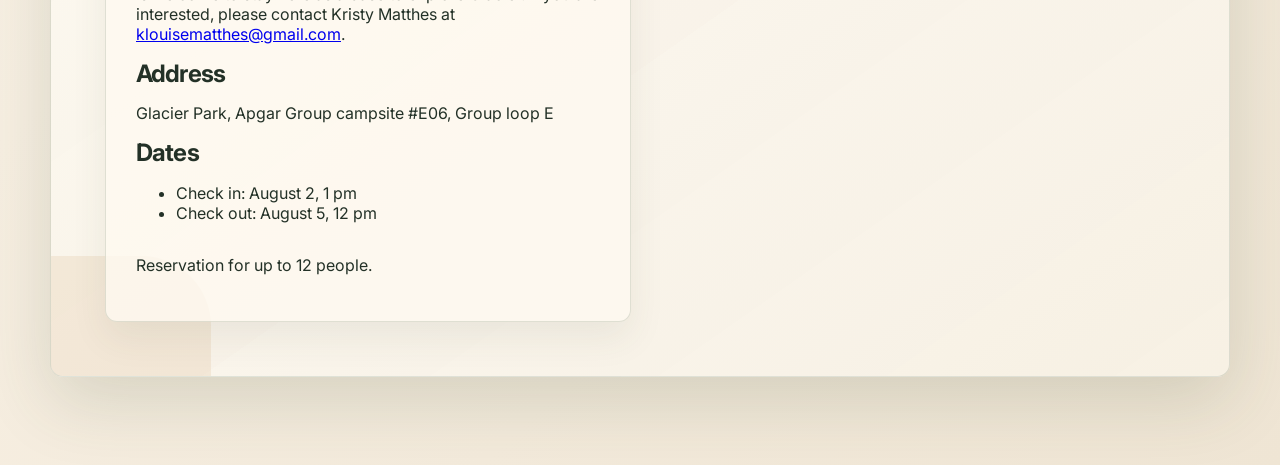
==== commit d437c9e0: "add schedule page, link from home and details" ====
--- a/details.html
+++ b/details.html
@@ -34,6 +34,8 @@
           <h2 id="gifts-title">More Details</h2>
           <p class="section-note">
             Some additional info and logistics about the weekend.
+            <br />
+            <a class="text-link" href="schedule.html" style="margin-top: 12px; display: inline-flex;">View the weekend schedule</a>
           </p>
         </div>
         <div></div>
